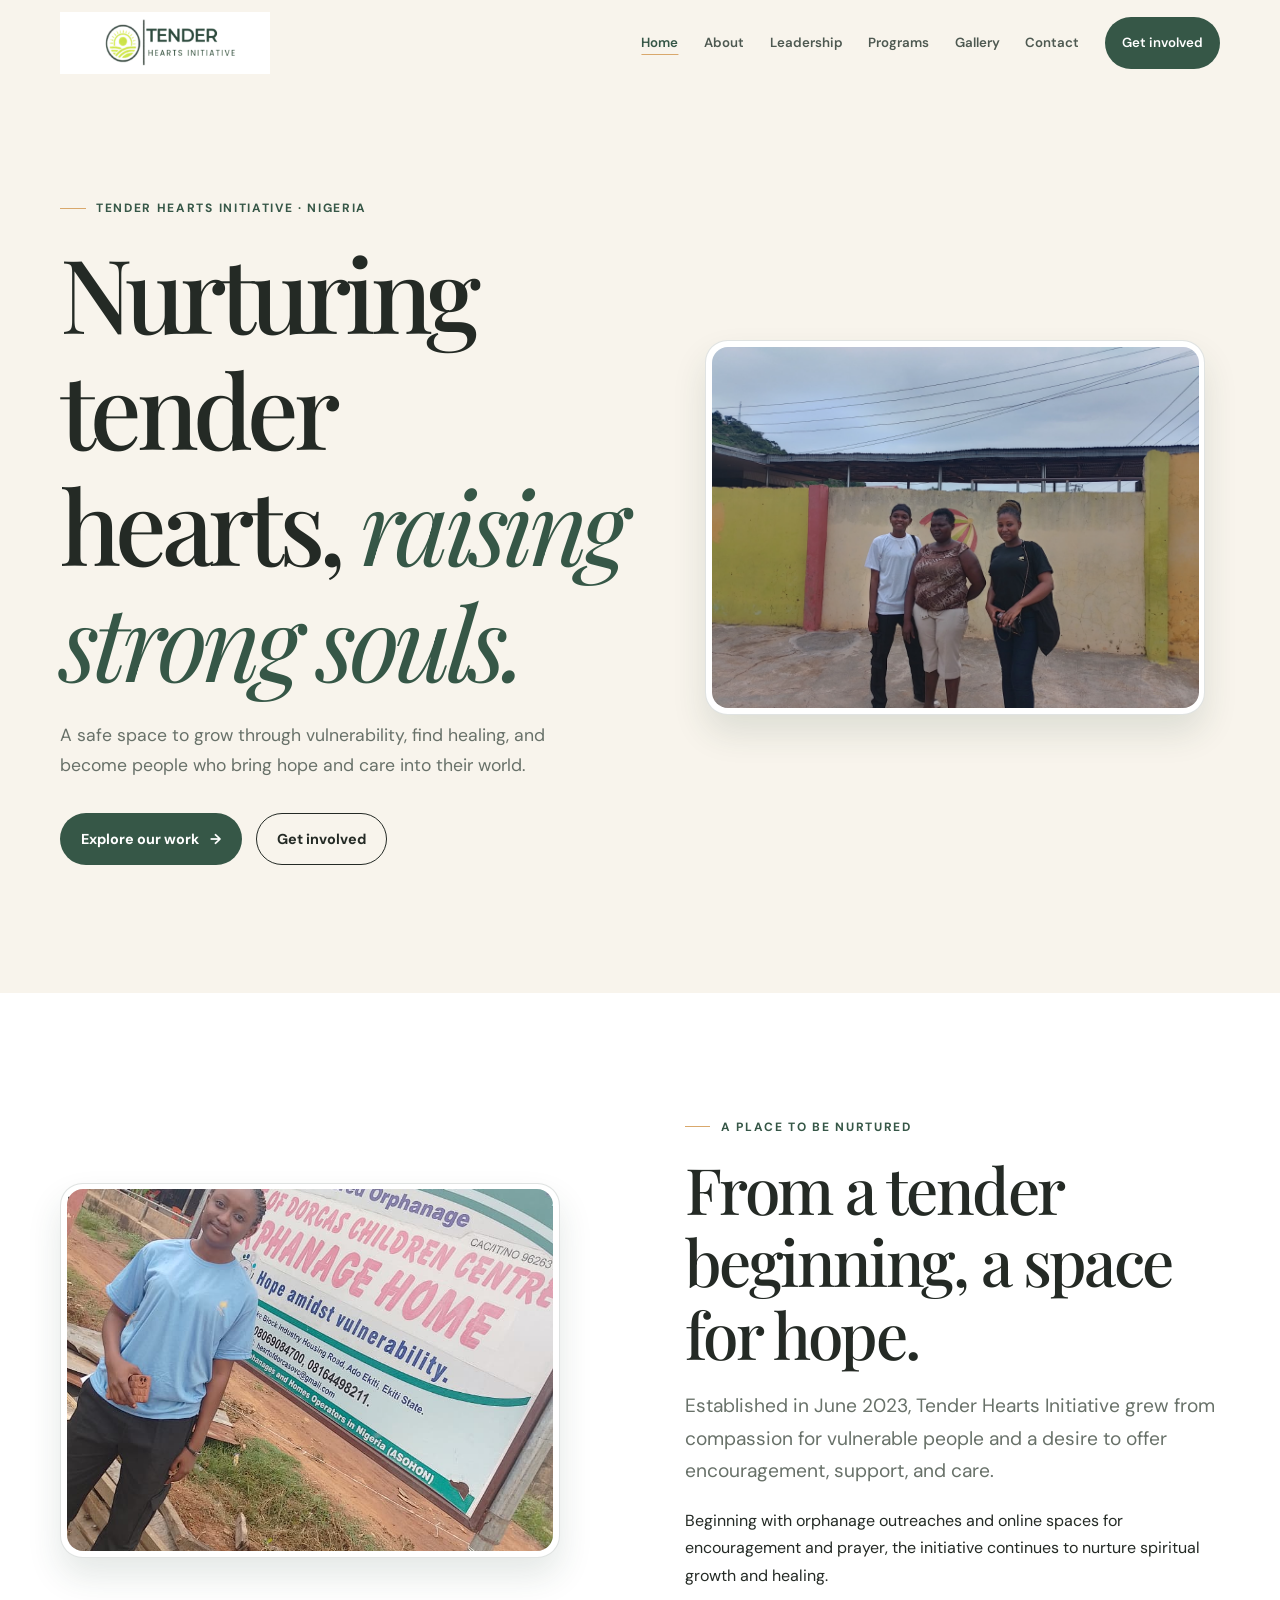
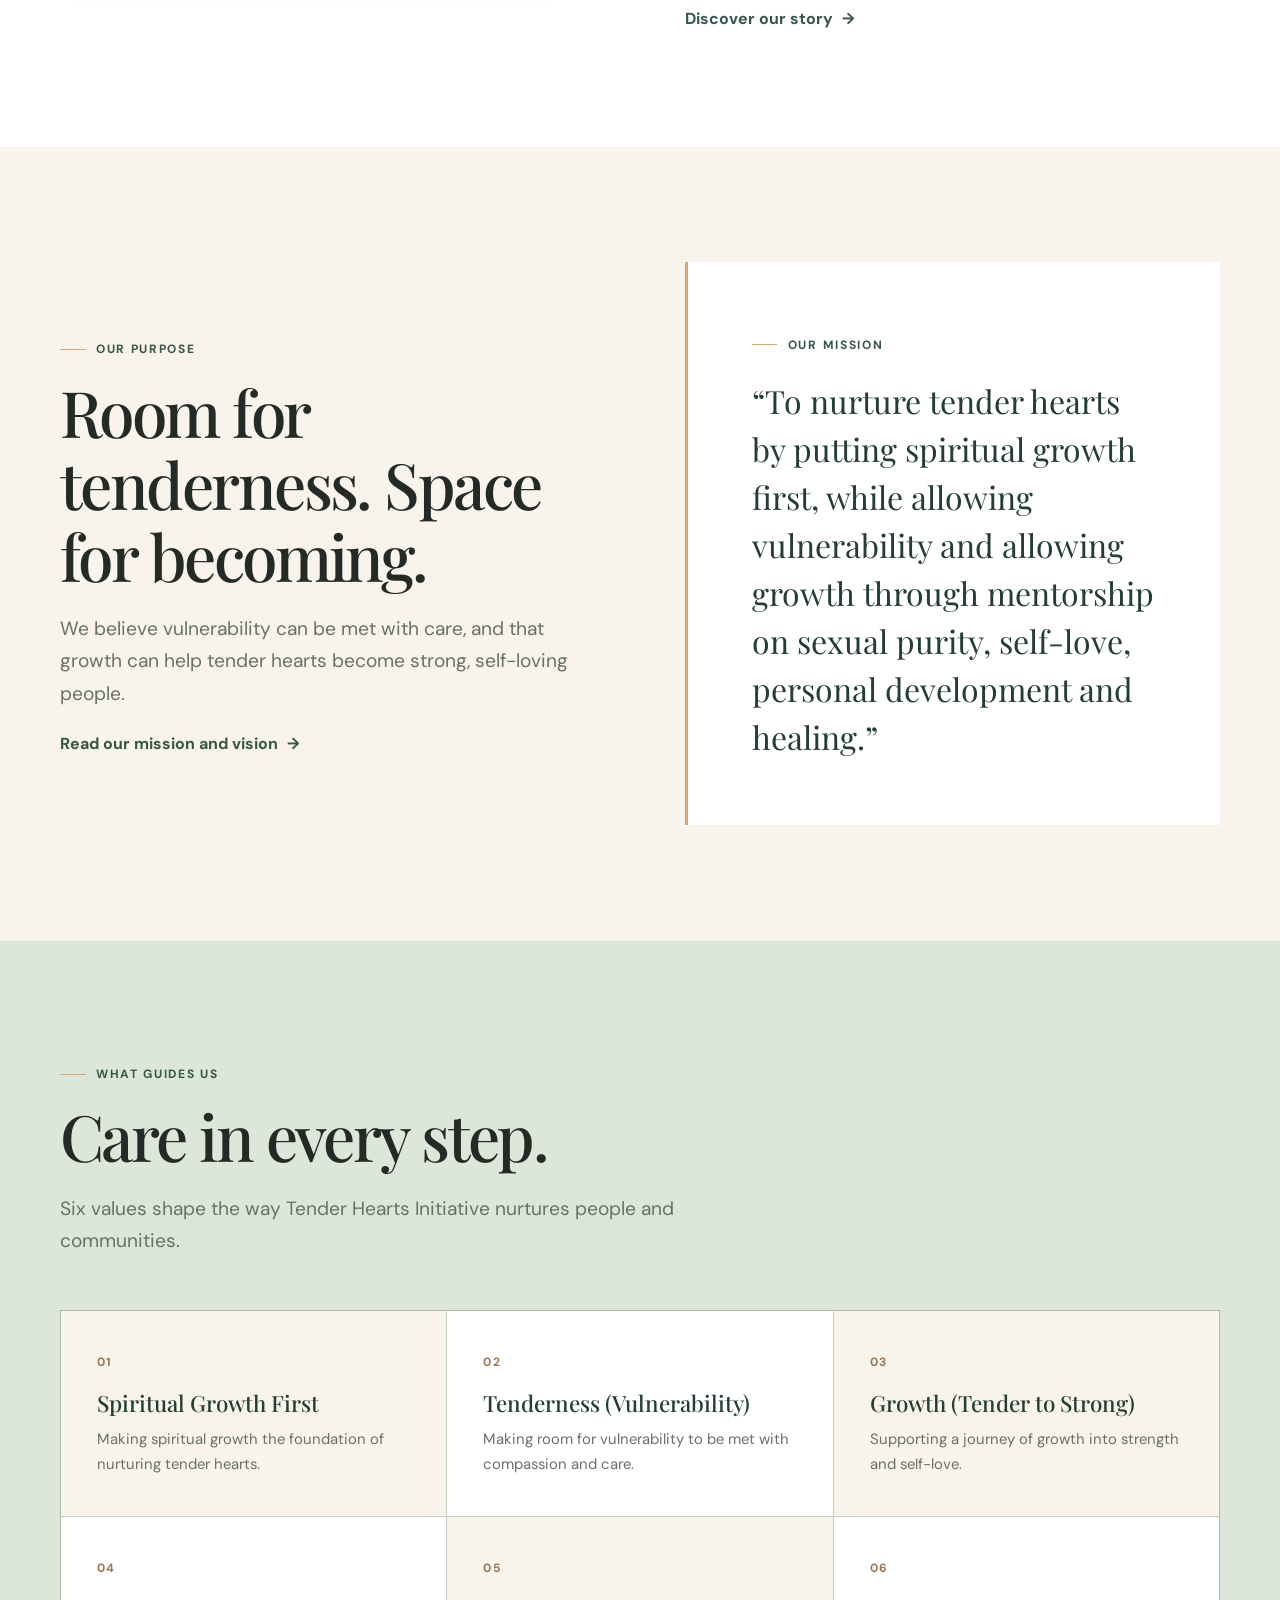
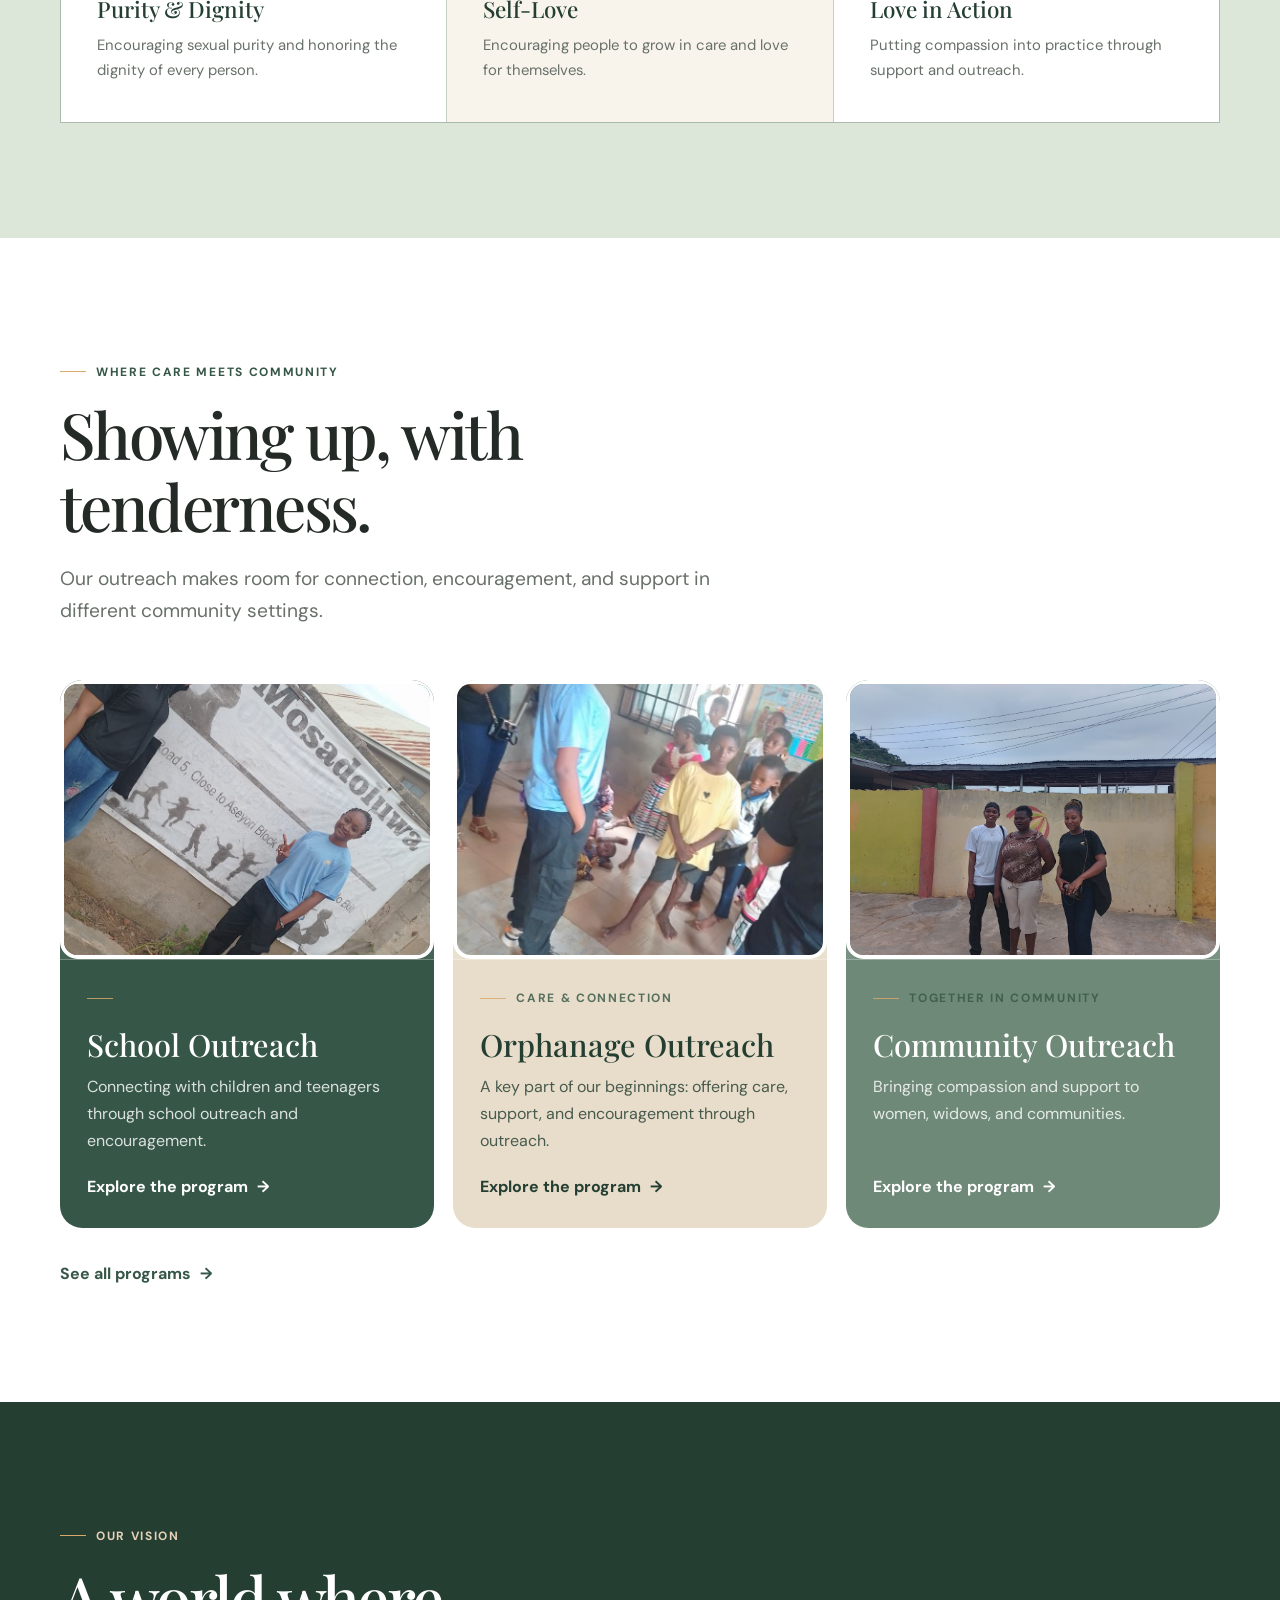
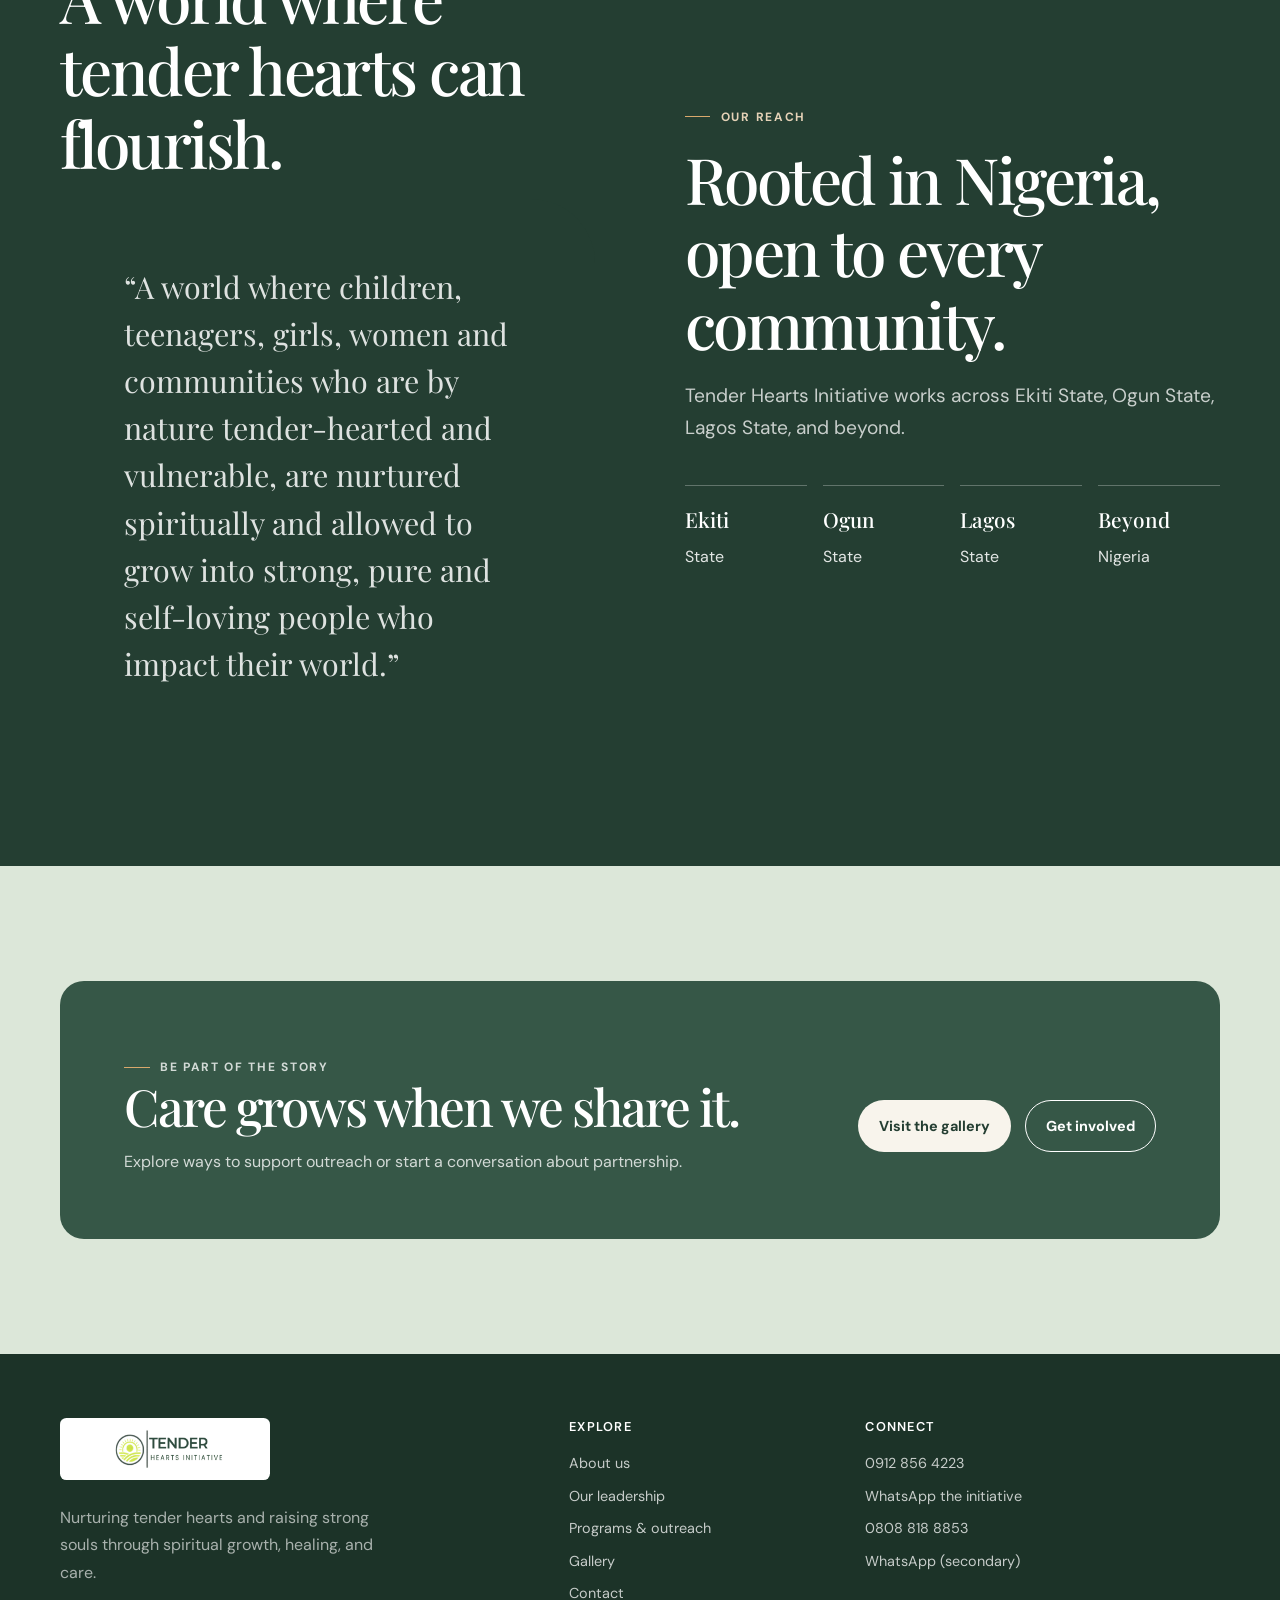
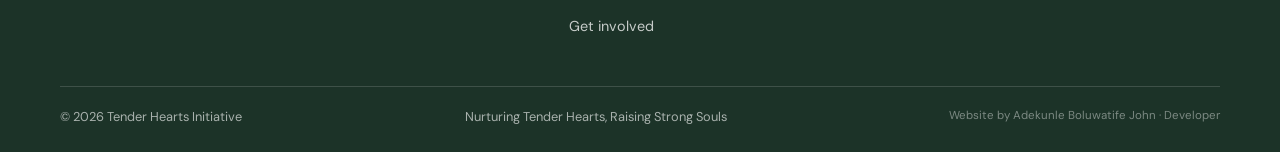
==== index.html @ 232a4e2f "Publish Tender Hearts Initiative website Co-authored-by: Copilot <223556219+Copilot@users.noreply.gi" ====
<!doctype html>
<html lang="en">
<head>
  <meta charset="utf-8">
  <meta name="viewport" content="width=device-width, initial-scale=1">
  <title>Tender Hearts Initiative | Nurturing Tender Hearts</title>
  <meta name="description" content="Tender Hearts Initiative nurtures vulnerable children, teenagers, girls, women, and communities through spiritual growth, healing, mentorship, and outreach in Nigeria.">
  <meta property="og:type" content="website">
  <meta property="og:title" content="Tender Hearts Initiative">
  <meta property="og:description" content="Nurturing Tender Hearts, Raising Strong Souls.">
  <meta property="og:site_name" content="Tender Hearts Initiative">
  <meta property="og:image" content="assets/images/brand/tender-hearts-logo.png">
  <meta name="twitter:card" content="summary">
  <meta name="twitter:image" content="assets/images/brand/tender-hearts-logo.png">
  <meta name="theme-color" content="#f8f4ec">
  <link rel="icon" type="image/png" href="assets/images/brand/favicon.png">
  <link rel="stylesheet" href="css/style.css">
  <script src="js/main.js" defer></script>
</head>
<body>
  <a class="skip-link" href="#main">Skip to content</a>
  <header class="site-header">
    <div class="container nav-wrap">
      <a class="brand" href="index.html" aria-label="Tender Hearts Initiative home"><img class="brand-logo" src="assets/images/brand/tender-hearts-logo.png" alt="Tender Hearts Initiative"></a>
      <button class="menu-toggle" type="button" aria-label="Open navigation menu" aria-expanded="false" aria-controls="primary-navigation"><span></span><span></span></button>
      <nav class="primary-nav" id="primary-navigation" aria-label="Main navigation">
        <a href="index.html" aria-current="page">Home</a><a href="about.html">About</a><a href="leadership.html">Leadership</a><a href="programs.html">Programs</a><a href="gallery.html">Gallery</a><a href="contact.html">Contact</a><a class="button button--primary" href="get-involved.html">Get involved</a>
      </nav>
    </div>
  </header>
  <main id="main">
    <section class="hero">
      <div class="container hero-grid">
        <div class="hero-copy reveal">
          <p class="eyebrow">Tender Hearts Initiative · Nigeria</p>
          <h1>Nurturing tender hearts, <em>raising strong souls.</em></h1>
          <p>A safe space to grow through vulnerability, find healing, and become people who bring hope and care into their world.</p>
          <div class="button-row"><a class="button button--primary" href="programs.html">Explore our work <span aria-hidden="true">→</span></a><a class="button button--outline" href="get-involved.html">Get involved</a></div>
        </div>
        <figure class="hero-photo reveal reveal-delay-1"><img src="assets/images/gallery/community-visit-01.jpg" alt="Tender Hearts Initiative team members together during a community visit" fetchpriority="high" width="1024" height="768"></figure>
      </div>
    </section>

    <section class="section section--white">
      <div class="container split">
        <figure class="photo-feature reveal"><img src="assets/images/gallery/orphanage-visit-01.jpg" alt="A Tender Hearts Initiative team member at an orphanage" loading="lazy" width="765" height="1020"><figcaption>Rooted in compassion · Growing with care</figcaption></figure>
        <div class="reveal reveal-delay-1"><p class="eyebrow">A place to be nurtured</p><h2>From a tender beginning, a space for hope.</h2><p class="lede">Established in June 2023, Tender Hearts Initiative grew from compassion for vulnerable people and a desire to offer encouragement, support, and care.</p><p>Beginning with orphanage outreaches and online spaces for encouragement and prayer, the initiative continues to nurture spiritual growth and healing.</p><a class="text-link" href="about.html">Discover our story</a></div>
      </div>
    </section>

    <section class="section">
      <div class="container split">
        <div class="reveal"><p class="eyebrow">Our purpose</p><h2>Room for tenderness. Space for becoming.</h2><p class="lede">We believe vulnerability can be met with care, and that growth can help tender hearts become strong, self-loving people.</p><a class="text-link" href="about.html#mission">Read our mission and vision</a></div>
        <div class="mission-card reveal reveal-delay-1"><p class="eyebrow">Our mission</p><blockquote>“To nurture tender hearts by putting spiritual growth first, while allowing vulnerability and allowing growth through mentorship on sexual purity, self-love, personal development and healing.”</blockquote></div>
      </div>
    </section>

    <section class="section section--sage">
      <div class="container">
        <div class="section-heading reveal"><p class="eyebrow">What guides us</p><h2>Care in every step.</h2><p class="lede">Six values shape the way Tender Hearts Initiative nurtures people and communities.</p></div>
        <div class="values-grid">
          <article class="value-card reveal"><span class="value-number">01</span><h3>Spiritual Growth First</h3><p>Making spiritual growth the foundation of nurturing tender hearts.</p></article>
          <article class="value-card reveal reveal-delay-1"><span class="value-number">02</span><h3>Tenderness (Vulnerability)</h3><p>Making room for vulnerability to be met with compassion and care.</p></article>
          <article class="value-card reveal reveal-delay-2"><span class="value-number">03</span><h3>Growth (Tender to Strong)</h3><p>Supporting a journey of growth into strength and self-love.</p></article>
          <article class="value-card reveal"><span class="value-number">04</span><h3>Purity &amp; Dignity</h3><p>Encouraging sexual purity and honoring the dignity of every person.</p></article>
          <article class="value-card reveal reveal-delay-1"><span class="value-number">05</span><h3>Self-Love</h3><p>Encouraging people to grow in care and love for themselves.</p></article>
          <article class="value-card reveal reveal-delay-2"><span class="value-number">06</span><h3>Love in Action</h3><p>Putting compassion into practice through support and outreach.</p></article>
        </div>
      </div>
    </section>

    <section class="section section--white">
      <div class="container">
        <div class="section-heading reveal"><p class="eyebrow">Where care meets community</p><h2>Showing up, with tenderness.</h2><p class="lede">Our outreach makes room for connection, encouragement, and support in different community settings.</p></div>
        <div class="program-grid">
          <article class="program-card reveal"><div><div class="program-card-art"><img src="assets/images/gallery/outreach-team-01.jpg" alt="Tender Hearts Initiative team members during outreach" loading="lazy" width="765" height="1020"></div><p class="eyebrow">Learning &amp; encouragement</p><h3>School Outreach</h3><p>Connecting with children and teenagers through school outreach and encouragement.</p></div><a class="text-link" href="programs.html#school">Explore the program</a></article>
          <article class="program-card reveal reveal-delay-1"><div><div class="program-card-art"><img src="assets/images/gallery/children-visit-01.jpg" alt="A visit with children in an indoor community setting" loading="lazy" width="765" height="1020"></div><p class="eyebrow">Care &amp; connection</p><h3>Orphanage Outreach</h3><p>A key part of our beginnings: offering care, support, and encouragement through outreach.</p></div><a class="text-link" href="programs.html#orphanage">Explore the program</a></article>
          <article class="program-card reveal reveal-delay-2"><div><div class="program-card-art"><img src="assets/images/gallery/community-visit-01.jpg" alt="Tender Hearts Initiative team members during a community visit" loading="lazy" width="1024" height="768"></div><p class="eyebrow">Together in community</p><h3>Community Outreach</h3><p>Bringing compassion and support to women, widows, and communities.</p></div><a class="text-link" href="programs.html#community">Explore the program</a></article>
        </div>
        <p style="margin:2rem 0 0"><a class="text-link" href="programs.html">See all programs</a></p>
      </div>
    </section>

    <section class="section section--green">
      <div class="container">
        <div class="split">
          <div class="reveal"><p class="eyebrow">Our vision</p><h2>A world where tender hearts can flourish.</h2><div class="vision-card"><p>“A world where children, teenagers, girls, women and communities who are by nature tender-hearted and vulnerable, are nurtured spiritually and allowed to grow into strong, pure and self-loving people who impact their world.”</p></div></div>
          <div class="reveal reveal-delay-1"><p class="eyebrow">Our reach</p><h2>Rooted in Nigeria, open to every community.</h2><p class="lede">Tender Hearts Initiative works across Ekiti State, Ogun State, Lagos State, and beyond.</p><div class="reach-list"><div class="reach-item"><strong>Ekiti</strong>State</div><div class="reach-item"><strong>Ogun</strong>State</div><div class="reach-item"><strong>Lagos</strong>State</div><div class="reach-item"><strong>Beyond</strong>Nigeria</div></div></div>
        </div>
      </div>
    </section>

    <section class="section section--sage">
      <div class="container callout reveal"><div><p class="eyebrow">Be part of the story</p><h2>Care grows when we share it.</h2><p>Explore ways to support outreach or start a conversation about partnership.</p></div><div class="button-row"><a class="button button--light" href="gallery.html">Visit the gallery</a><a class="button button--outline" href="get-involved.html">Get involved</a></div></div>
    </section>
  </main>
  <footer class="site-footer">
    <div class="container"><div class="footer-grid">
      <div><a class="brand" href="index.html" aria-label="Tender Hearts Initiative home"><img class="brand-logo" src="assets/images/brand/tender-hearts-logo.png" alt="Tender Hearts Initiative"></a><p style="max-width:330px;margin-top:1rem">Nurturing tender hearts and raising strong souls through spiritual growth, healing, and care.</p></div>
      <div><h2 class="footer-title">Explore</h2><div class="footer-links"><a href="about.html">About us</a><a href="leadership.html">Our leadership</a><a href="programs.html">Programs &amp; outreach</a><a href="gallery.html">Gallery</a><a href="contact.html">Contact</a><a href="get-involved.html">Get involved</a></div></div>
      <div><h2 class="footer-title">Connect</h2><div class="footer-links"><a href="tel:+2349128564223">0912 856 4223</a><a href="https://wa.me/2349128564223">WhatsApp the initiative</a><a href="tel:+2348088188853">0808 818 8853</a><a href="https://wa.me/2348088188853">WhatsApp (secondary)</a></div></div>
    </div><div class="footer-bottom"><p>© <span data-year></span> Tender Hearts Initiative</p><p>Nurturing Tender Hearts, Raising Strong Souls</p><p class="developer-credit">Website by <a href="https://adekunle-dev.onrender.com/" target="_blank" rel="noopener noreferrer">Adekunle Boluwatife John · Developer</a></p></div></div>
  </footer>
</body>
</html>
---- css/style.css ----
@import url('https://fonts.googleapis.com/css2?family=DM+Sans:wght@400;500;600;700&family=Playfair+Display:wght@400;500;600;700&display=swap');

:root {
  --ivory: #f8f4ec;
  --green: #365747;
  --deep-green: #243e32;
  --sage: #dce7d9;
  --gold: #d9a86c;
  --ink: #242a25;
  --muted: #687169;
  --white: #fff;
  --line: rgba(36, 62, 50, .14);
  --serif: "Playfair Display", Georgia, serif;
  --sans: "DM Sans", Arial, sans-serif;
  --space-section: clamp(4.5rem, 9vw, 8rem);
  --radius: 1.4rem;
  --shadow: 0 22px 60px rgba(36, 62, 50, .12);
}

* { box-sizing: border-box; }
html { scroll-behavior: smooth; scroll-padding-top: 6rem; }
body { margin: 0; color: var(--ink); background: var(--ivory); font: 400 16px/1.7 var(--sans); }
img, svg { display: block; max-width: 100%; }
a { color: inherit; }
button { font: inherit; }
::selection { color: var(--white); background: var(--green); }
:focus-visible { outline: 3px solid var(--gold); outline-offset: 4px; }
img { border-radius: 0; }
.hero-photo, .photo-feature { position: relative; width: 100%; max-width: 500px; aspect-ratio: 4 / 3; margin: 0; padding: .35rem; overflow: hidden; border: 1px solid rgba(36,62,50,.14); border-radius: 1.4rem; background: var(--white); box-shadow: 0 18px 34px rgba(36,62,50,.12); }
.hero-photo img, .photo-feature img { position: absolute; inset: .35rem; width: calc(100% - .7rem); height: calc(100% - .7rem); object-fit: cover; border-radius: 1rem; }

.skip-link { position: absolute; z-index: 1000; top: .5rem; left: .5rem; padding: .7rem 1rem; color: var(--white); background: var(--deep-green); transform: translateY(-160%); }
.skip-link:focus { transform: translateY(0); }
.container { width: min(1160px, calc(100% - 3rem)); margin-inline: auto; }
.section { padding-block: var(--space-section); }
.section--white { background: var(--white); }
.section--sage { background: var(--sage); }
.section--green { color: var(--white); background: var(--deep-green); }
.eyebrow { display: inline-flex; align-items: center; gap: .65rem; margin: 0 0 1rem; color: var(--green); font-size: .75rem; font-weight: 700; letter-spacing: .14em; text-transform: uppercase; }
.eyebrow::before { width: 1.6rem; height: 1px; background: var(--gold); content: ""; }
.section--green .eyebrow { color: #e5d2b7; }
h1, h2, h3, p { margin-top: 0; }
h1, h2, h3 { font-family: var(--serif); font-weight: 500; line-height: 1.13; }
h1 { max-width: 850px; margin-bottom: 1.5rem; font-size: clamp(3.2rem, 8vw, 6.7rem); letter-spacing: -.055em; }
h2 { margin-bottom: 1.25rem; font-size: clamp(2.4rem, 5vw, 4.3rem); letter-spacing: -.04em; }
h3 { font-size: clamp(1.45rem, 2.4vw, 2rem); }
.lede { max-width: 660px; color: var(--muted); font-size: clamp(1.05rem, 1.5vw, 1.25rem); }
.section--green .lede { color: rgba(255,255,255,.75); }
.section-heading { max-width: 740px; margin-bottom: 3.25rem; }
.section-heading--center { margin-inline: auto; text-align: center; }
.section-heading--center .eyebrow { justify-content: center; }
.section-heading--center .lede { margin-inline: auto; }
.button { display: inline-flex; min-height: 3.25rem; align-items: center; justify-content: center; gap: .7rem; padding: .8rem 1.25rem; border: 1px solid transparent; border-radius: 999px; font-size: .9rem; font-weight: 700; text-decoration: none; transition: transform .25s ease, background .25s ease, color .25s ease, border-color .25s ease; }
.button:hover { transform: translateY(-3px); }
.button--primary { color: var(--white); background: var(--green); }
.button--primary:hover { background: var(--deep-green); }
.button--light { color: var(--deep-green); background: var(--ivory); }
.button--light:hover { background: var(--white); }
.button--outline { border-color: currentColor; color: inherit; background: transparent; }
.button--outline:hover { color: var(--deep-green); background: var(--white); }
.button-row { display: flex; flex-wrap: wrap; gap: .85rem; margin-top: 2rem; }
.text-link { display: inline-flex; align-items: center; gap: .55rem; color: var(--green); font-weight: 700; text-decoration: none; }
.text-link::after { content: "→"; transition: transform .2s ease; }
.text-link:hover::after { transform: translateX(4px); }

.site-header { position: sticky; z-index: 50; top: 0; border-bottom: 1px solid transparent; background: rgba(248,244,236,.94); backdrop-filter: blur(16px); transition: box-shadow .25s ease, border-color .25s ease; }
.site-header.is-scrolled { border-color: var(--line); box-shadow: 0 8px 24px rgba(36,62,50,.06); }
.nav-wrap { display: flex; min-height: 5.4rem; align-items: center; justify-content: space-between; gap: 1rem; }
.brand { display: inline-flex; flex: 0 0 auto; align-items: center; color: var(--deep-green); text-decoration: none; }
.brand-logo { display: block; width: clamp(145px, 17vw, 210px); height: auto; max-height: 62px; object-fit: contain; background: var(--white); }
.primary-nav { display: flex; align-items: center; gap: clamp(.9rem, 2vw, 1.7rem); }
.primary-nav a { color: #4e5951; font-size: .83rem; font-weight: 600; text-decoration: none; transition: color .2s ease; }
.primary-nav a:hover, .primary-nav a[aria-current="page"] { color: var(--green); }
.primary-nav a[aria-current="page"]:not(.button) { text-decoration: underline; text-decoration-color: var(--gold); text-underline-offset: .45rem; }
.primary-nav .button { padding: .65rem 1rem; color: var(--white); }
.menu-toggle { display: none; width: 2.8rem; height: 2.8rem; padding: .65rem; border: 1px solid var(--line); border-radius: 50%; color: var(--deep-green); background: transparent; cursor: pointer; }
.menu-toggle span { display: block; height: 2px; margin: 4px 0; background: currentColor; transition: transform .2s ease, opacity .2s ease; }
.menu-toggle[aria-expanded="true"] span:first-child { transform: translateY(3px) rotate(45deg); }
.menu-toggle[aria-expanded="true"] span:last-child { transform: translateY(-3px) rotate(-45deg); }

.hero { position: relative; overflow: hidden; padding: clamp(4rem, 8vw, 7.5rem) 0 clamp(5rem, 10vw, 9rem); }
.hero-grid { display: grid; grid-template-columns: minmax(0, 1.05fr) minmax(300px, .95fr); align-items: center; gap: clamp(2rem, 6vw, 6rem); }
.hero-copy { position: relative; z-index: 1; }
.hero h1 em { color: var(--green); font-weight: 400; }
.hero-copy > p:not(.eyebrow) { max-width: 540px; color: var(--muted); font-size: 1.1rem; }
.hero-art { position: relative; min-height: 460px; }
.art-panel { position: absolute; inset: 3% 5% 8% 9%; overflow: hidden; border-radius: 48% 48% 1.5rem 1.5rem; background: var(--sage); }
.art-panel::before, .art-panel::after { position: absolute; border: 1px solid rgba(54,87,71,.25); border-radius: 50%; content: ""; }
.art-panel::before { width: 82%; aspect-ratio: 1; top: 15%; left: 9%; }
.art-panel::after { width: 55%; aspect-ratio: 1; top: 29%; left: 22%; border-color: rgba(217,168,108,.65); }
.art-sun { position: absolute; width: 29%; aspect-ratio: 1; top: 12%; right: 14%; border-radius: 50%; background: var(--gold); opacity: .86; }
.art-stem { position: absolute; bottom: -2%; left: 50%; width: 2px; height: 68%; background: var(--green); transform: rotate(9deg); transform-origin: bottom; }
.art-leaf { position: absolute; width: 31%; height: 14%; border: 2px solid var(--green); border-radius: 100% 0 100% 0; background: rgba(255,255,255,.2); }
.art-leaf::after { position: absolute; top: 50%; left: 0; width: 100%; height: 1px; background: var(--green); content: ""; transform: rotate(-18deg); }
.art-leaf--one { bottom: 42%; left: 22%; transform: rotate(25deg); }
.art-leaf--two { bottom: 54%; left: 49%; transform: rotate(-22deg) scaleX(-1); }
.art-leaf--three { bottom: 24%; left: 30%; transform: rotate(-20deg) scaleX(-1); }
.art-dot { position: absolute; z-index: 2; width: .6rem; aspect-ratio: 1; border-radius: 50%; background: var(--gold); }
.art-dot--one { top: 24%; left: 15%; }
.art-dot--two { right: 11%; bottom: 27%; width: .85rem; }
.hero-note { position: absolute; right: -1%; bottom: 8%; z-index: 3; max-width: 205px; padding: 1.1rem 1.25rem; border-radius: 1rem; color: var(--deep-green); background: var(--white); box-shadow: var(--shadow); font-family: var(--serif); font-size: 1.05rem; }
.hero-note span { display: block; margin-top: .4rem; color: var(--muted); font: 500 .7rem/1.4 var(--sans); letter-spacing: .08em; text-transform: uppercase; }
.hero-spark { position: absolute; right: 4%; top: 8%; color: var(--gold); font-size: 2.3rem; }
.page-hero { padding-block: clamp(4.5rem, 8vw, 7rem); background: var(--sage); }
.page-hero .container { position: relative; }
.page-hero h1 { max-width: 900px; font-size: clamp(3rem, 7vw, 6rem); }
.page-hero .lede { max-width: 680px; }
.page-hero .hero-spark { top: 12%; right: 8%; }

.split { display: grid; grid-template-columns: 1fr 1fr; align-items: center; gap: clamp(2rem, 7vw, 7rem); }
.illustration { position: relative; min-height: 380px; overflow: hidden; border-radius: 2rem 2rem 2rem .3rem; background: var(--sage); }
.illustration--gold { background: #eee1ce; }
.illustration--green { background: var(--green); }
.illustration-shape { position: absolute; width: 68%; aspect-ratio: 1; top: 15%; left: 16%; border: 1px solid rgba(36,62,50,.28); border-radius: 50%; }
.illustration-shape::before, .illustration-shape::after { position: absolute; border-radius: 50%; content: ""; }
.illustration-shape::before { inset: 12%; border: 1px solid rgba(36,62,50,.25); }
.illustration-shape::after { inset: 27%; background: rgba(255,255,255,.42); }
.illustration--green .illustration-shape { border-color: rgba(255,255,255,.45); }
.illustration--green .illustration-shape::before { border-color: rgba(255,255,255,.35); }
.illustration--green .illustration-shape::after { background: rgba(217,168,108,.68); }
.illustration-caption { position: absolute; right: 1.2rem; bottom: 1.2rem; left: 1.2rem; display: flex; justify-content: space-between; gap: 1rem; color: var(--deep-green); font-size: .7rem; font-weight: 700; letter-spacing: .11em; text-transform: uppercase; }
.illustration--green .illustration-caption { color: white; }
.mission-card { padding: clamp(2rem, 5vw, 4rem); border-left: 3px solid var(--gold); background: var(--white); }
.mission-card blockquote { margin: .4rem 0 0; color: var(--deep-green); font: 400 clamp(1.35rem, 2.5vw, 2rem)/1.5 var(--serif); }
.vision-card { padding: clamp(2rem, 5vw, 4rem); border-radius: 0 4rem 0 0; color: var(--white); background: var(--deep-green); }
.vision-card p { margin: 0; color: rgba(255,255,255,.85); font-family: var(--serif); font-size: clamp(1.3rem, 2.4vw, 1.9rem); line-height: 1.55; }
.values-grid { display: grid; grid-template-columns: repeat(3, 1fr); gap: 1px; background: var(--line); border: 1px solid var(--line); }
.value-card { min-height: 205px; padding: clamp(1.4rem, 3vw, 2.25rem); background: var(--ivory); }
.value-card:nth-child(2n) { background: var(--white); }
.value-number { display: inline-block; margin-bottom: 1.15rem; color: #9a7650; font-size: .75rem; font-weight: 700; letter-spacing: .12em; }
.value-card h3 { margin-bottom: .65rem; color: var(--deep-green); font-size: 1.4rem; }
.value-card p { margin: 0; color: var(--muted); font-size: .93rem; }
.program-grid { display: grid; grid-template-columns: repeat(3, 1fr); gap: 1.2rem; }
.program-card { display: flex; min-height: 360px; flex-direction: column; justify-content: space-between; overflow: hidden; padding: 1.7rem; border-radius: var(--radius); color: var(--white); background: var(--green); transition: transform .3s ease; }
.program-card:hover { transform: translateY(-6px); }
.program-card:nth-child(2) { color: var(--deep-green); background: #e8ddca; }
.program-card:nth-child(3) { background: #6f8978; }
.program-card-art { position: relative; aspect-ratio: 4 / 3; margin: -1.7rem -1.7rem 1.2rem; overflow: hidden; border-bottom: 1px solid rgba(255,255,255,.25); background: rgba(255,255,255,.08); }
.program-card-art img { position: absolute; inset: 0; width: 100%; height: 100%; object-fit: cover; border: 4px solid var(--white); border-radius: 1.1rem; box-shadow: none; }
.program-card p { margin-bottom: 1.2rem; opacity: .82; }
.program-card h3 { margin-bottom: .65rem; }
.program-card .text-link { color: inherit; }
.program-detail { display: grid; grid-template-columns: .9fr 1.1fr; align-items: center; gap: 2rem; padding-block: 2.5rem; border-top: 1px solid var(--line); }
.program-detail:first-of-type { border-top: 0; }
.program-detail-media { min-width: 0; }
.program-detail h2 { margin: 0 0 1rem; font-size: clamp(1.8rem, 3vw, 2.6rem); }
.program-photo { position: relative; width: 100%; max-width: 420px; aspect-ratio: 4 / 3; margin: 0; padding: .35rem; overflow: hidden; border: 1px solid rgba(36,62,50,.14); border-radius: 1.3rem; background: var(--white); box-shadow: 0 14px 30px rgba(36,62,50,.1); }
.program-photo img { position: absolute; inset: .35rem; width: calc(100% - .7rem); height: calc(100% - .7rem); object-fit: cover; border-radius: .95rem; }
.program-detail p { max-width: 680px; margin-bottom: .7rem; color: var(--muted); }
.audience-list { display: flex; flex-wrap: wrap; gap: .6rem; margin-top: 1.5rem; }
.audience-list span { padding: .5rem .85rem; border: 1px solid var(--line); border-radius: 999px; color: var(--green); font-size: .82rem; }
.callout { display: flex; align-items: center; justify-content: space-between; gap: 2rem; padding: clamp(2rem, 5vw, 4rem); border-radius: 1.5rem; color: var(--white); background: var(--green); }
.callout h2 { max-width: 650px; margin: 0; font-size: clamp(2rem, 4vw, 3.4rem); }
.callout p { margin: .75rem 0 0; color: rgba(255,255,255,.78); }
.callout .button { flex-shrink: 0; }

.leader-grid { display: grid; grid-template-columns: repeat(2, minmax(0, 1fr)); gap: clamp(1.5rem, 4vw, 3.5rem); }
.leader-card { overflow: hidden; border: 1px solid rgba(36,62,50,.09); border-radius: 1.5rem; background: var(--white); box-shadow: 0 18px 36px rgba(36,62,50,.08); }
.portrait { position: relative; height: auto; aspect-ratio: 4 / 3; overflow: hidden; border-bottom: 1px solid rgba(36,62,50,.08); background: linear-gradient(135deg, rgba(220,231,217,.8), rgba(248,244,236,.95)); }
.leader-card:nth-child(2) .portrait { background: linear-gradient(135deg, rgba(233,220,202,.9), rgba(248,244,236,.95)); }
.portrait img { position: absolute; inset: .4rem; width: calc(100% - .8rem); height: calc(100% - .8rem); object-fit: cover; border: 3px solid var(--white); border-radius: 1rem; filter: saturate(1.05); }
.portrait-label { position: absolute; right: 1rem; bottom: 1rem; z-index: 2; padding: .45rem .7rem; border-radius: 999px; color: var(--deep-green); background: rgba(255,255,255,.83); font-size: .68rem; letter-spacing: .08em; text-transform: uppercase; }
.leader-info { padding: 1.7rem; }
.leader-info h2 { margin: 0 0 .35rem; font-size: clamp(1.7rem, 3vw, 2.4rem); }
.leader-role { margin: 0; color: var(--green); font-weight: 700; }
.leader-bio { margin: 1rem 0 0; color: var(--muted); font-size: .9rem; }
.reach-list { display: grid; grid-template-columns: repeat(4, 1fr); gap: 1rem; margin-top: 2.5rem; }
.reach-item { padding-top: 1rem; border-top: 1px solid rgba(255,255,255,.28); color: rgba(255,255,255,.87); }
.reach-item strong { display: block; margin-bottom: .35rem; color: var(--white); font-family: var(--serif); font-size: 1.3rem; font-weight: 500; }

.gallery-toolbar { display: flex; flex-wrap: wrap; gap: .6rem; margin-bottom: 2rem; }
.filter-button { min-height: 2.75rem; padding: .6rem 1rem; border: 1px solid var(--line); border-radius: 999px; color: var(--green); background: transparent; cursor: pointer; }
.filter-button[aria-pressed="true"], .filter-button:hover { color: var(--white); background: var(--green); }
.gallery-grid { display: grid; grid-template-columns: repeat(3, minmax(0, 1fr)); gap: 1.2rem; }
.gallery-item { position: relative; width: 100%; aspect-ratio: 4 / 3; overflow: hidden; padding: .35rem; border: 1px solid rgba(36,62,50,.12); border-radius: 1.1rem; text-align: left; background: var(--white); box-shadow: 0 12px 28px rgba(36,62,50,.1); cursor: zoom-in; }
.gallery-item img { position: absolute; inset: .35rem; width: calc(100% - .7rem); height: calc(100% - .7rem); object-fit: cover; border-radius: .75rem; transition: transform .5s ease; }
.gallery-item:hover img { transform: scale(1.04); }
.gallery-caption { position: absolute; right: .35rem; bottom: .35rem; left: .35rem; padding: 2rem 1rem .9rem; border-radius: 0 0 .75rem .75rem; color: white; background: linear-gradient(transparent, rgba(18,35,26,.82)); opacity: 0; transition: opacity .25s ease; }
.gallery-item:hover .gallery-caption, .gallery-item:focus-visible .gallery-caption { opacity: 1; }
.gallery-caption strong, .gallery-caption span { display: block; }
.gallery-caption span { font-size: .8rem; opacity: .85; }
.gallery-empty { grid-column: 1 / -1; padding: clamp(2rem, 6vw, 5rem); border: 1px dashed rgba(54,87,71,.4); border-radius: 1rem; text-align: center; background: rgba(255,255,255,.55); }
.gallery-empty h2 { font-size: 2rem; }
.gallery-empty p { max-width: 620px; margin: 0 auto; color: var(--muted); }
.privacy-notice { display: flex; align-items: flex-start; gap: 1rem; margin-top: 2rem; padding: 1.25rem 1.4rem; border: 1px solid rgba(54,87,71,.16); border-left: 4px solid var(--gold); border-radius: 1rem; background: linear-gradient(110deg, #f8f4ec, #edf3ec); box-shadow: 0 10px 24px rgba(36,62,50,.06); }
.privacy-notice-icon { display: grid; width: 2rem; height: 2rem; flex: 0 0 2rem; place-items: center; border: 1px solid rgba(54,87,71,.24); border-radius: 50%; color: var(--green); background: var(--white); font-family: var(--serif); font-weight: 700; }
.privacy-notice h2 { margin: 0 0 .25rem; color: var(--deep-green); font: 600 .92rem var(--sans); letter-spacing: .02em; }
.privacy-notice p { margin: 0; color: var(--muted); font-size: .88rem; line-height: 1.6; }
.lightbox { position: fixed; z-index: 200; inset: 0; display: grid; place-items: center; padding: 2rem; color: var(--white); background: rgba(16,27,21,.94); }
.lightbox[hidden] { display: none; }
.lightbox-content { position: relative; width: min(100%, 1000px); }
.lightbox img { max-height: 78vh; width: 100%; object-fit: contain; }
.lightbox-caption { margin-top: .8rem; text-align: center; }
.lightbox-close { position: absolute; top: -1.2rem; right: 0; width: 2.75rem; height: 2.75rem; border: 1px solid rgba(255,255,255,.6); border-radius: 50%; color: white; background: transparent; cursor: pointer; font-size: 1.4rem; }

.involve-grid { display: grid; grid-template-columns: 1fr 1fr; gap: 1.2rem; }
.involve-card { padding: clamp(2rem, 5vw, 3.5rem); border: 1px solid rgba(36,62,50,.08); border-radius: 1.5rem; background: var(--white); box-shadow: 0 16px 38px rgba(36,62,50,.07); }
.involve-card--green { position: relative; overflow: hidden; color: white; background: linear-gradient(145deg, #365747, #243e32); box-shadow: 0 20px 42px rgba(36,62,50,.2); }
.involve-card--green::after { position: absolute; top: -4rem; right: -3rem; width: 12rem; aspect-ratio: 1; border: 1px solid rgba(217,168,108,.3); border-radius: 50%; content: ""; pointer-events: none; }
.involve-card--green > * { position: relative; z-index: 1; }
.involve-card--green .eyebrow { color: #e5d2b7; }
.involve-card--green p { color: rgba(255,255,255,.8); }
.involve-card h2 { font-size: clamp(2rem, 4vw, 3.2rem); }
.involve-card p { color: var(--muted); }
.partnership-options { display: flex; flex-wrap: wrap; gap: .55rem; margin: 1.5rem 0; }
.partnership-options span { padding: .45rem .75rem; border: 1px solid rgba(255,255,255,.28); border-radius: 999px; color: #fff; background: rgba(255,255,255,.08); font-size: .75rem; }
.contact-prompt { display: flex; align-items: center; justify-content: space-between; gap: 2rem; margin: 1.5rem 0; padding: clamp(1.4rem, 3vw, 2rem); border: 1px solid rgba(36,62,50,.1); border-radius: 1.25rem; background: linear-gradient(120deg, #fff, #f5f1e8); box-shadow: 0 14px 32px rgba(36,62,50,.07); }
.contact-prompt h3 { margin: 0 0 .5rem; color: var(--deep-green); font-size: clamp(1.35rem, 2.3vw, 1.8rem); }
.contact-prompt p { max-width: 560px; margin-bottom: 0; color: var(--muted); }
.contact-prompt .eyebrow { margin-bottom: .65rem; }
.contact-prompt .button-row { flex: 0 0 auto; margin-top: 0; }
.contact-note { color: var(--muted); font-size: .9rem; }
.contact-note a { color: var(--green); font-weight: 700; text-underline-offset: .2em; }
.bank-details { margin-top: 1.5rem; padding: 1.2rem; border: 1px solid rgba(36,62,50,.12); border-radius: 1.2rem; background: linear-gradient(135deg, #f7f2ea, #edf4ef); }
.bank-row { display: flex; justify-content: space-between; gap: 1rem; padding: .72rem 0; border-bottom: 1px solid rgba(36,62,50,.08); }
.bank-row:last-child { border-bottom: 0; }
.bank-row span { color: var(--muted); font-size: .8rem; letter-spacing: .08em; text-transform: uppercase; }
.bank-row strong { color: var(--deep-green); font-size: 1rem; }
.contact-list { display: grid; grid-template-columns: repeat(2, 1fr); gap: 1rem; margin: 1.8rem 0; }
.contact-item { padding: 1.2rem; border: 1px solid rgba(36,62,50,.08); border-radius: 1rem; background: rgba(255,255,255,.68); }
.contact-item span { display: block; color: var(--muted); font-size: .74rem; letter-spacing: .1em; text-transform: uppercase; }
.contact-item a, .contact-item strong { display: inline-block; margin-top: .35rem; color: var(--deep-green); font-size: 1.05rem; font-weight: 700; text-decoration: none; }
.donation-note { margin-top: 1.5rem; padding: 1rem 1.2rem; border-left: 2px solid var(--gold); color: var(--muted); background: var(--ivory); font-size: .9rem; }

.site-footer { padding: 4rem 0 1.5rem; color: rgba(255,255,255,.78); background: #1c3328; }
.footer-grid { display: grid; grid-template-columns: 1.3fr .7fr 1fr; gap: 3rem; padding-bottom: 3rem; }
.site-footer .brand { color: var(--white); }
.site-footer .brand-logo { padding: .35rem .55rem; border-radius: .4rem; }
.site-footer p { color: rgba(255,255,255,.62); }
.footer-title { margin: 0 0 1rem; color: white; font: 600 .8rem var(--sans); letter-spacing: .1em; text-transform: uppercase; }
.footer-links { display: grid; gap: .5rem; }
.footer-links a { color: rgba(255,255,255,.75); font-size: .9rem; text-decoration: none; }
.footer-links a:hover { color: white; }
.footer-bottom { display: flex; flex-wrap: wrap; justify-content: space-between; gap: 1rem; padding-top: 1.2rem; border-top: 1px solid rgba(255,255,255,.15); font-size: .8rem; }
.footer-bottom p { margin: 0; }
.footer-bottom .developer-credit { color: rgba(255,255,255,.42); font-size: .72rem; }
.developer-credit a { color: inherit; text-decoration: none; }
.developer-credit a:hover { color: rgba(255,255,255,.78); text-decoration: underline; text-underline-offset: .2em; }
.reveal { opacity: 1; transform: none; }
.js-enabled .reveal { opacity: 0; transform: translateY(18px); transition: opacity .7s ease, transform .7s ease; }
.js-enabled .reveal.is-visible { opacity: 1; transform: translateY(0); }
.js-enabled .reveal-delay-1 { transition-delay: .1s; }
.js-enabled .reveal-delay-2 { transition-delay: .2s; }
.js-enabled .reveal-delay-3 { transition-delay: .3s; }

@media (max-width: 920px) {
  .menu-toggle { display: block; }
  .primary-nav { position: absolute; top: calc(100% + 1px); right: 0; left: 0; display: none; align-items: stretch; gap: 0; padding: .5rem 1.5rem 1.25rem; border-bottom: 1px solid var(--line); background: var(--ivory); box-shadow: 0 16px 22px rgba(36,62,50,.08); }
  .primary-nav.is-open { display: flex; flex-direction: column; }
  .primary-nav a { padding: .85rem .25rem; }
  .primary-nav a[aria-current="page"]:not(.button) { text-decoration: none; }
  .primary-nav .button { margin-top: .5rem; }
  .hero-grid { grid-template-columns: 1fr 0.8fr; gap: 2rem; }
  .hero-art { min-height: 390px; }
}
@media (max-width: 680px) {
  .container { width: min(100% - 2rem, 540px); }
  .nav-wrap { min-height: 4.6rem; }
  .brand-logo { width: 150px; max-height: 54px; }
  .hero { padding-top: 3.5rem; }
  .hero-grid, .split, .involve-grid { grid-template-columns: 1fr; }
  .hero-art { min-height: 340px; margin-inline: .5rem; }
  .hero-note { right: 0; bottom: 4%; }
  .art-panel { inset-inline: 8%; }
  .values-grid { grid-template-columns: 1fr 1fr; }
  .program-grid { grid-template-columns: 1fr; }
  .program-card { min-height: 320px; }
  .program-detail { grid-template-columns: 1fr; gap: .7rem; }
  .leader-grid { grid-template-columns: 1fr; }
  .portrait { height: auto; }
  .reach-list { grid-template-columns: 1fr 1fr; }
  .gallery-grid { grid-template-columns: 1fr 1fr; gap: .65rem; }
  .gallery-grid { gap: .75rem; }
  .gallery-caption { opacity: 1; }
  .callout { align-items: flex-start; flex-direction: column; }
  .contact-list { grid-template-columns: 1fr; gap: 0; }
  .contact-prompt { align-items: flex-start; flex-direction: column; }
  .contact-prompt .button-row { margin-top: .5rem; }
  .footer-grid { grid-template-columns: 1fr 1fr; gap: 2rem; }
  .footer-grid > :first-child { grid-column: 1 / -1; }
  .footer-bottom { flex-direction: column; }
}
@media (max-width: 390px) {
  .values-grid { grid-template-columns: 1fr; }
  .gallery-grid { grid-template-columns: repeat(2, minmax(0, 1fr)); }
}
@media (prefers-reduced-motion: reduce) {
  *, *::before, *::after { scroll-behavior: auto !important; animation-duration: .01ms !important; animation-iteration-count: 1 !important; transition-duration: .01ms !important; }
  .js-enabled .reveal { opacity: 1; transform: none; }
}
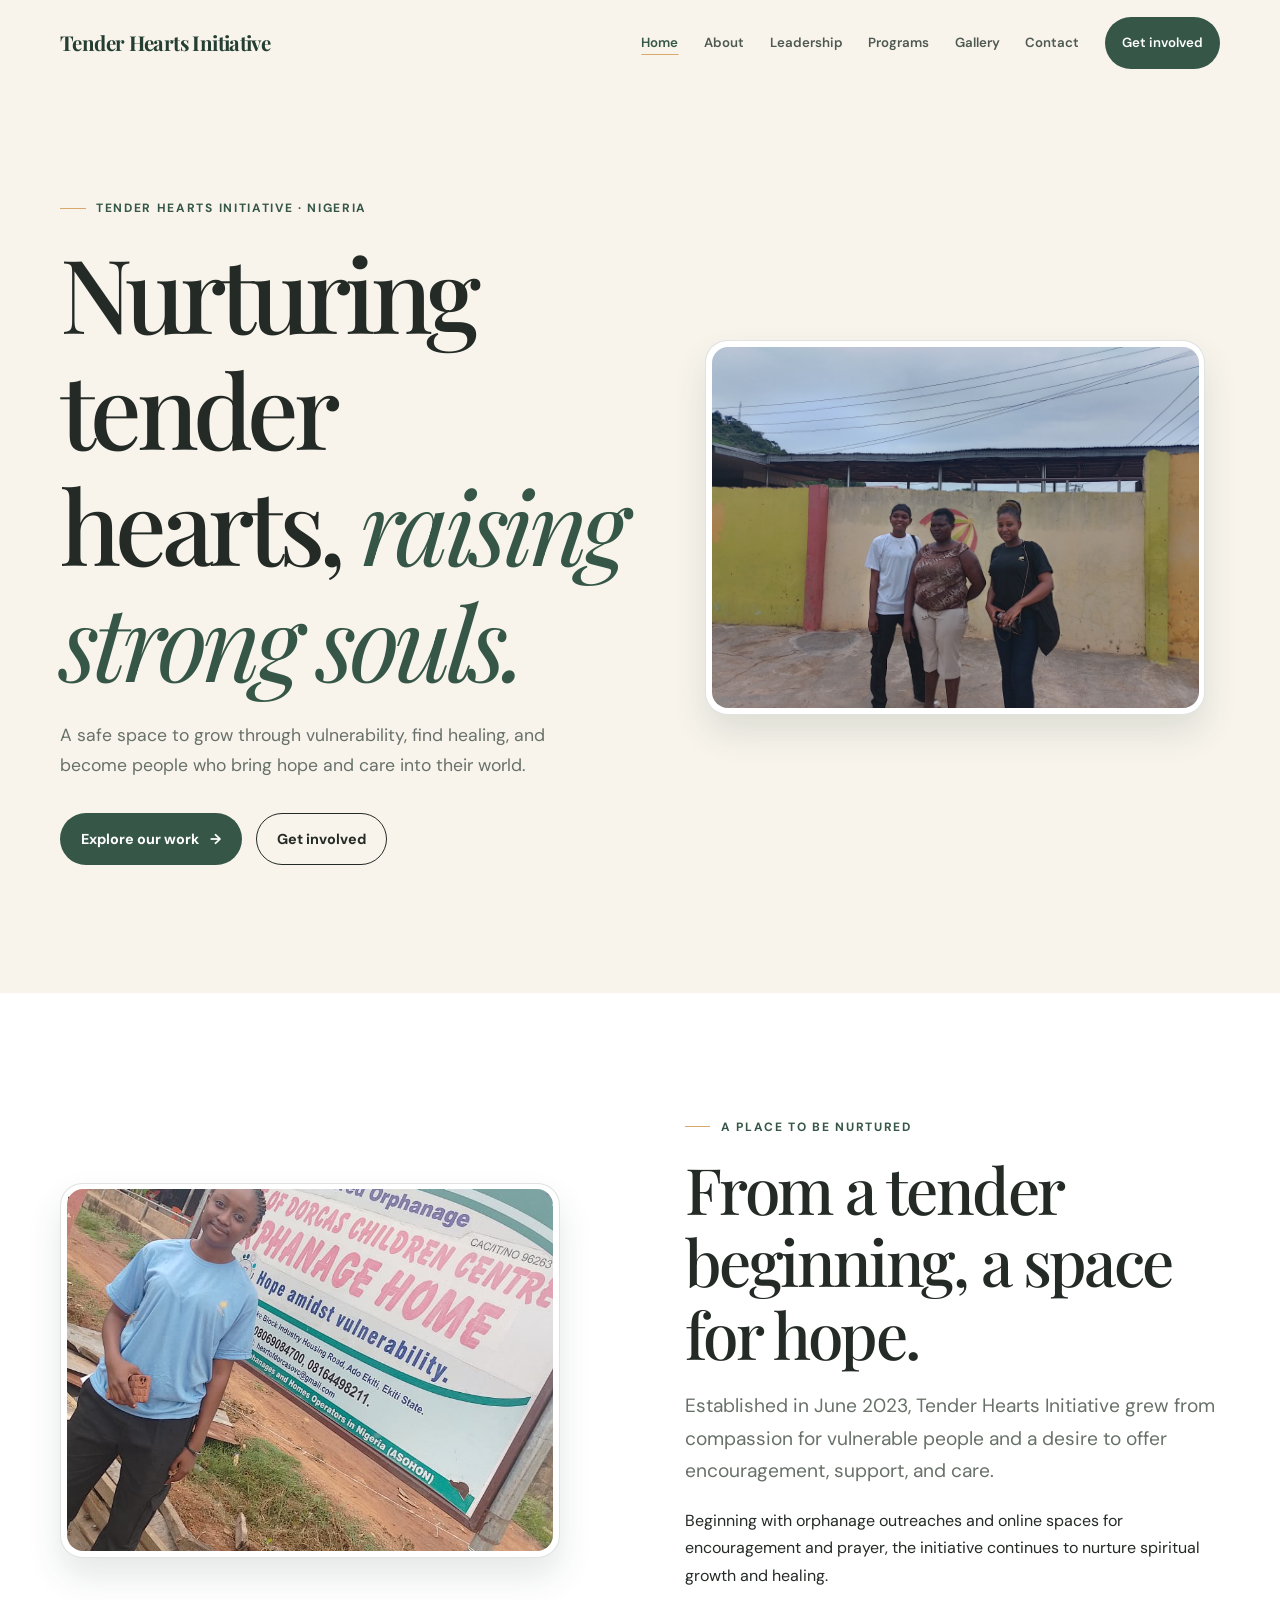
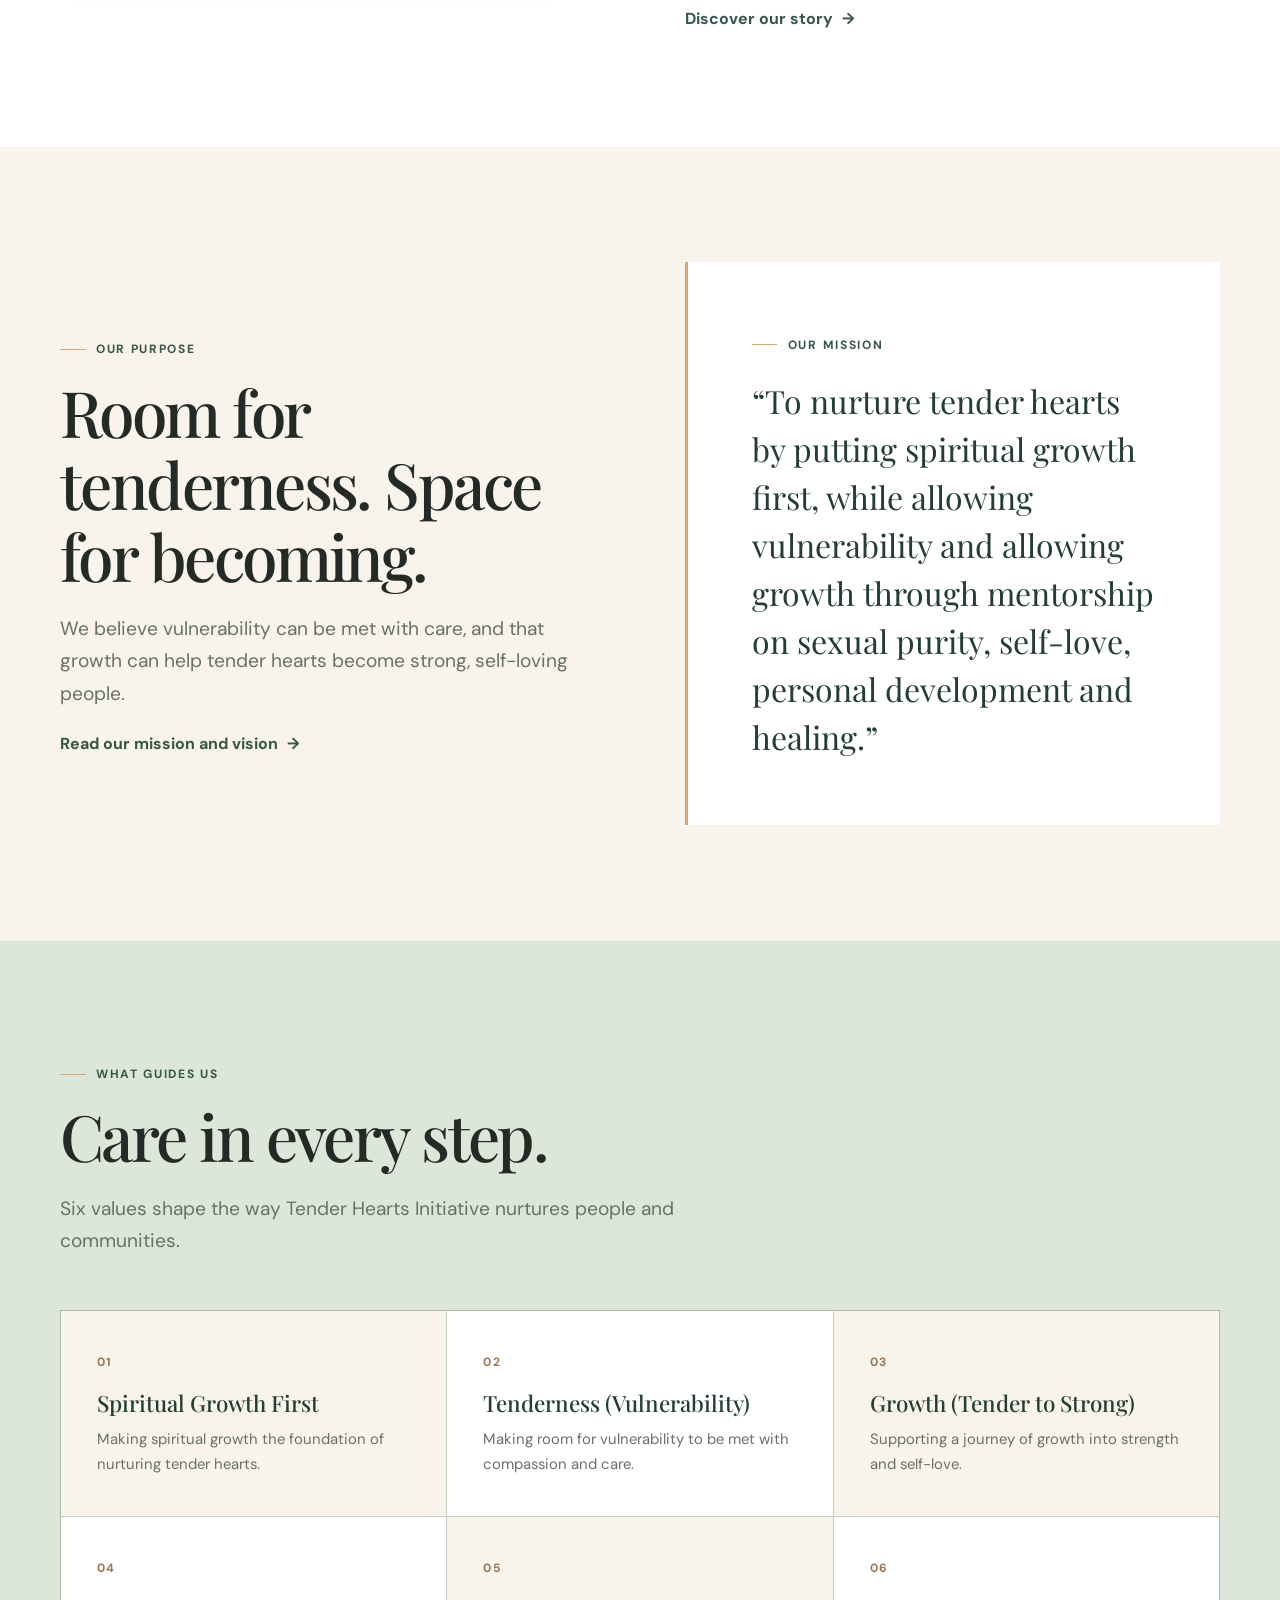
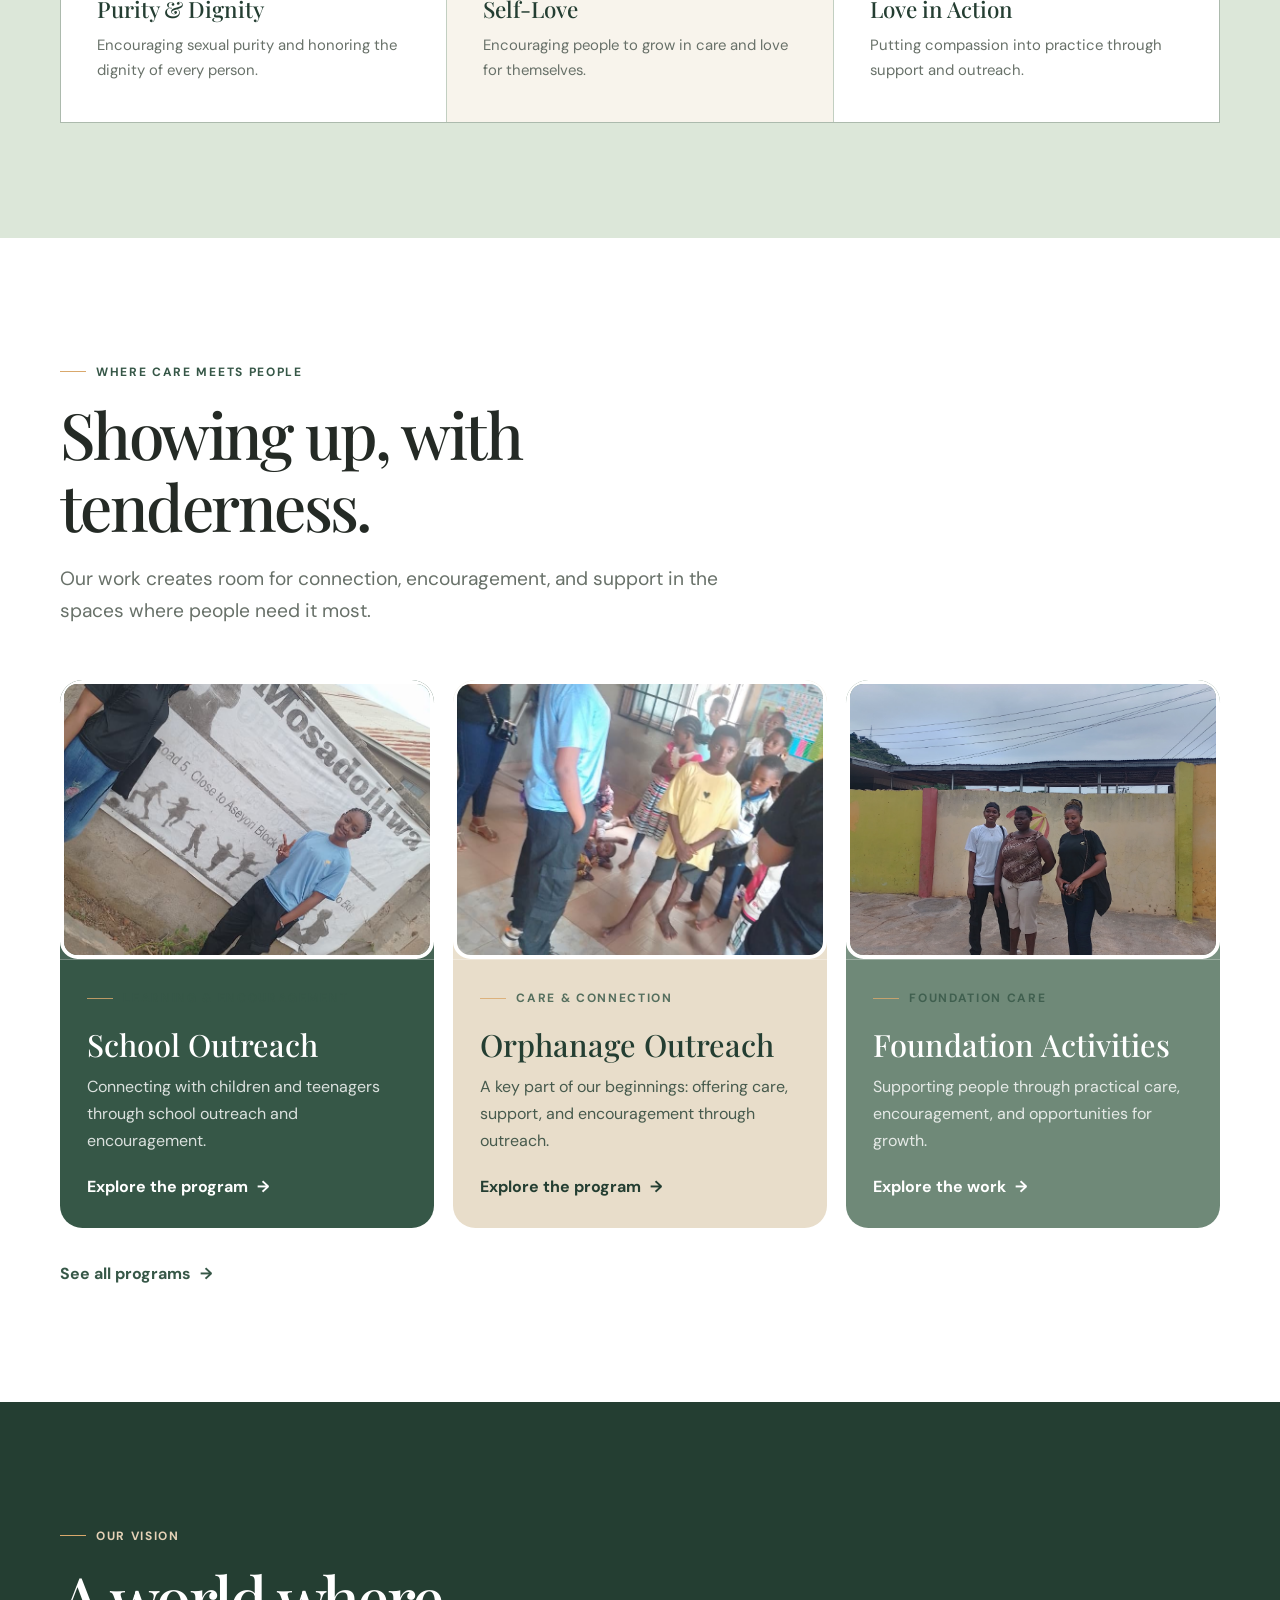
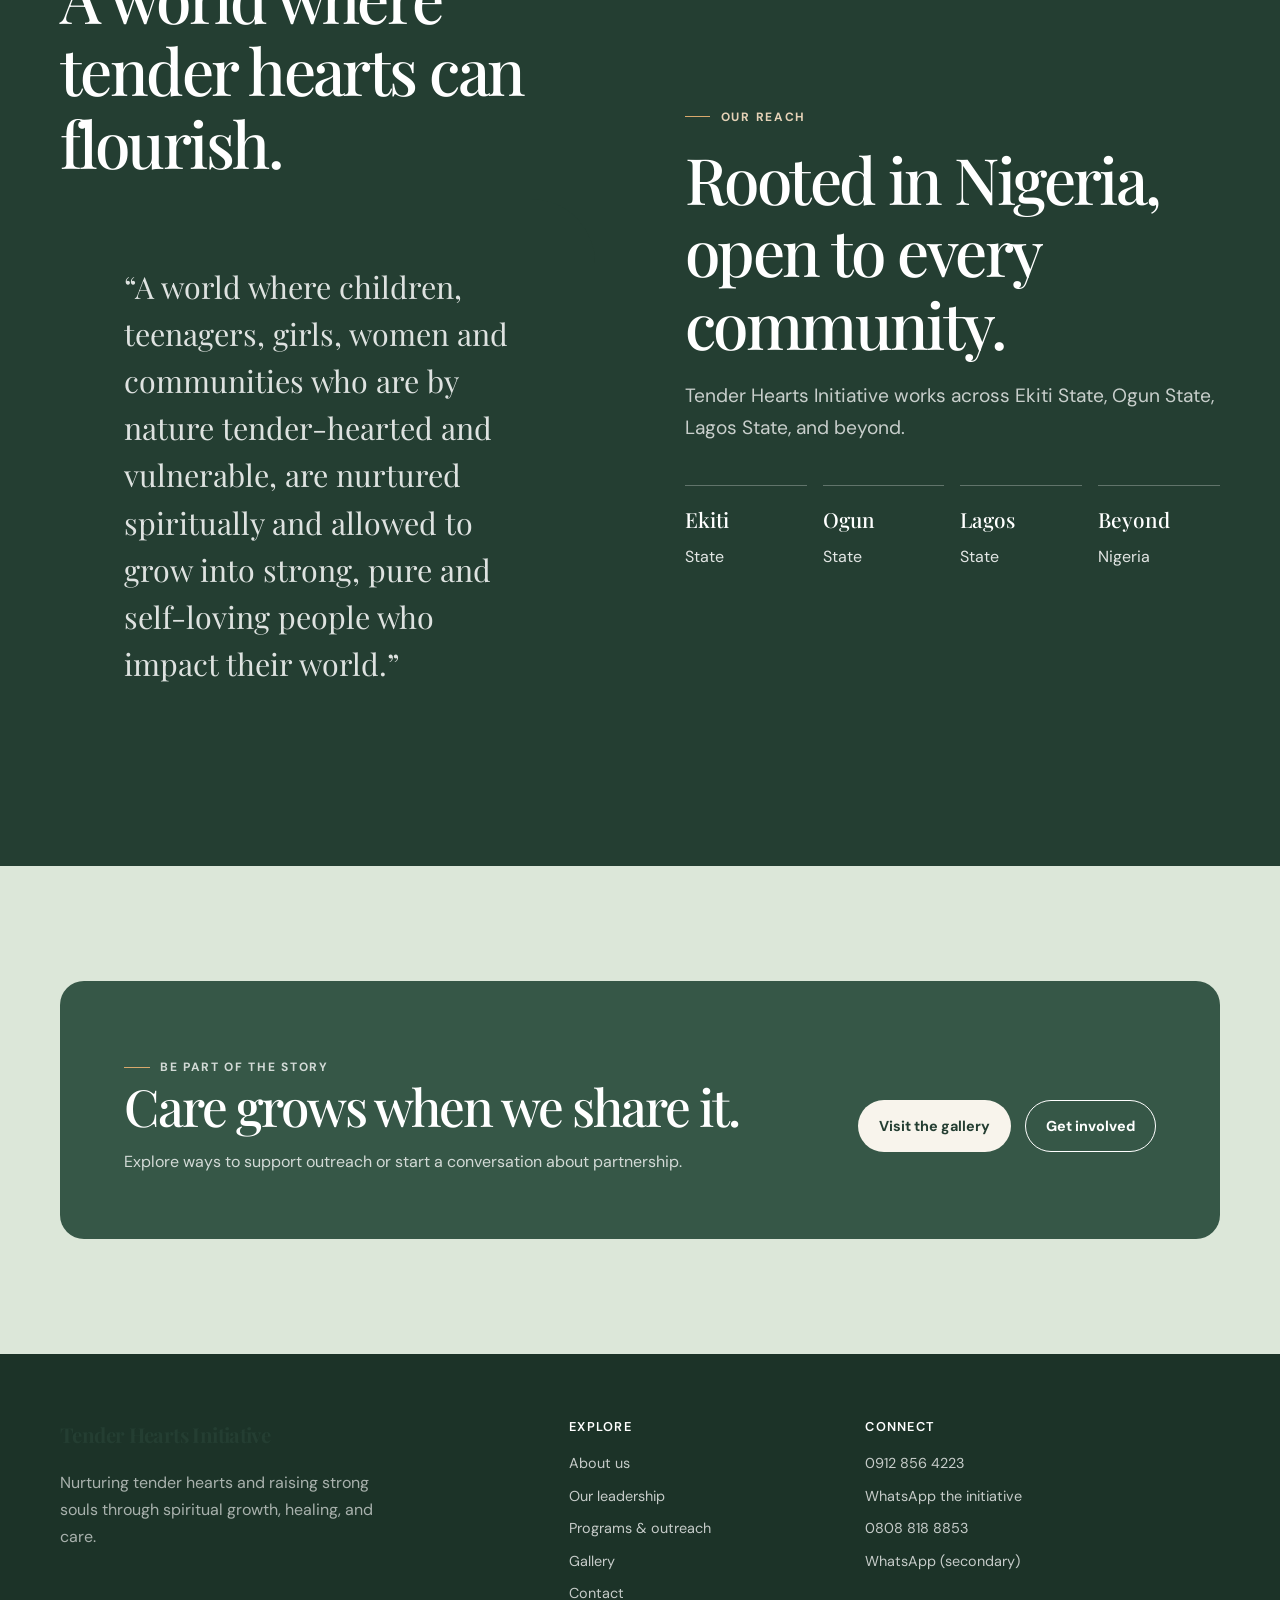
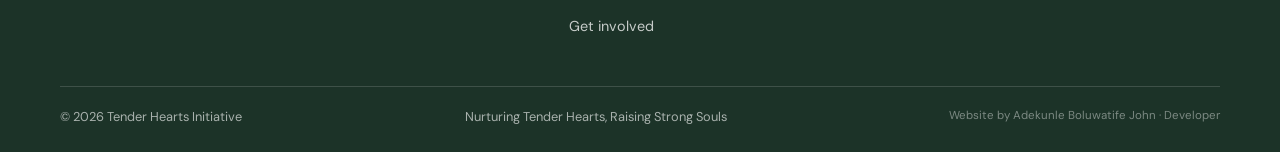
==== commit 0b0a177c: "Update branding and content corrections Co-authored-by: Copilot <223556219+Copilot@users.noreply.git" ====
--- a/index.html
+++ b/index.html
@@ -9,11 +9,11 @@
   <meta property="og:title" content="Tender Hearts Initiative">
   <meta property="og:description" content="Nurturing Tender Hearts, Raising Strong Souls.">
   <meta property="og:site_name" content="Tender Hearts Initiative">
-  <meta property="og:image" content="assets/images/brand/tender-hearts-logo.png">
+  <meta property="og:image" content="assets/images/brand/tender-hearts-logo.jpg">
   <meta name="twitter:card" content="summary">
-  <meta name="twitter:image" content="assets/images/brand/tender-hearts-logo.png">
+  <meta name="twitter:image" content="assets/images/brand/tender-hearts-logo.jpg">
   <meta name="theme-color" content="#f8f4ec">
-  <link rel="icon" type="image/png" href="assets/images/brand/favicon.png">
+  <link rel="icon" type="image/svg+xml" href="assets/images/brand/favicon.svg">
   <link rel="stylesheet" href="css/style.css">
   <script src="js/main.js" defer></script>
 </head>
@@ -21,7 +21,7 @@
   <a class="skip-link" href="#main">Skip to content</a>
   <header class="site-header">
     <div class="container nav-wrap">
-      <a class="brand" href="index.html" aria-label="Tender Hearts Initiative home"><img class="brand-logo" src="assets/images/brand/tender-hearts-logo.png" alt="Tender Hearts Initiative"></a>
+      <a class="brand" href="index.html" aria-label="Tender Hearts Initiative home"><span class="brand-wordmark">Tender Hearts Initiative</span></a>
       <button class="menu-toggle" type="button" aria-label="Open navigation menu" aria-expanded="false" aria-controls="primary-navigation"><span></span><span></span></button>
       <nav class="primary-nav" id="primary-navigation" aria-label="Main navigation">
         <a href="index.html" aria-current="page">Home</a><a href="about.html">About</a><a href="leadership.html">Leadership</a><a href="programs.html">Programs</a><a href="gallery.html">Gallery</a><a href="contact.html">Contact</a><a class="button button--primary" href="get-involved.html">Get involved</a>
@@ -71,11 +71,11 @@
 
     <section class="section section--white">
       <div class="container">
-        <div class="section-heading reveal"><p class="eyebrow">Where care meets community</p><h2>Showing up, with tenderness.</h2><p class="lede">Our outreach makes room for connection, encouragement, and support in different community settings.</p></div>
+        <div class="section-heading reveal"><p class="eyebrow">Where care meets people</p><h2>Showing up, with tenderness.</h2><p class="lede">Our work creates room for connection, encouragement, and support in the spaces where people need it most.</p></div>
         <div class="program-grid">
           <article class="program-card reveal"><div><div class="program-card-art"><img src="assets/images/gallery/outreach-team-01.jpg" alt="Tender Hearts Initiative team members during outreach" loading="lazy" width="765" height="1020"></div><p class="eyebrow">Learning &amp; encouragement</p><h3>School Outreach</h3><p>Connecting with children and teenagers through school outreach and encouragement.</p></div><a class="text-link" href="programs.html#school">Explore the program</a></article>
           <article class="program-card reveal reveal-delay-1"><div><div class="program-card-art"><img src="assets/images/gallery/children-visit-01.jpg" alt="A visit with children in an indoor community setting" loading="lazy" width="765" height="1020"></div><p class="eyebrow">Care &amp; connection</p><h3>Orphanage Outreach</h3><p>A key part of our beginnings: offering care, support, and encouragement through outreach.</p></div><a class="text-link" href="programs.html#orphanage">Explore the program</a></article>
-          <article class="program-card reveal reveal-delay-2"><div><div class="program-card-art"><img src="assets/images/gallery/community-visit-01.jpg" alt="Tender Hearts Initiative team members during a community visit" loading="lazy" width="1024" height="768"></div><p class="eyebrow">Together in community</p><h3>Community Outreach</h3><p>Bringing compassion and support to women, widows, and communities.</p></div><a class="text-link" href="programs.html#community">Explore the program</a></article>
+          <article class="program-card reveal reveal-delay-2"><div><div class="program-card-art"><img src="assets/images/gallery/community-visit-01.jpg" alt="Tender Hearts Initiative team members during a foundation visit" loading="lazy" width="1024" height="768"></div><p class="eyebrow">Foundation care</p><h3>Foundation Activities</h3><p>Supporting people through practical care, encouragement, and opportunities for growth.</p></div><a class="text-link" href="programs.html#foundation">Explore the work</a></article>
         </div>
         <p style="margin:2rem 0 0"><a class="text-link" href="programs.html">See all programs</a></p>
       </div>
@@ -96,7 +96,7 @@
   </main>
   <footer class="site-footer">
     <div class="container"><div class="footer-grid">
-      <div><a class="brand" href="index.html" aria-label="Tender Hearts Initiative home"><img class="brand-logo" src="assets/images/brand/tender-hearts-logo.png" alt="Tender Hearts Initiative"></a><p style="max-width:330px;margin-top:1rem">Nurturing tender hearts and raising strong souls through spiritual growth, healing, and care.</p></div>
+      <div><a class="brand" href="index.html" aria-label="Tender Hearts Initiative home"><span class="brand-wordmark">Tender Hearts Initiative</span></a><p style="max-width:330px;margin-top:1rem">Nurturing tender hearts and raising strong souls through spiritual growth, healing, and care.</p></div>
       <div><h2 class="footer-title">Explore</h2><div class="footer-links"><a href="about.html">About us</a><a href="leadership.html">Our leadership</a><a href="programs.html">Programs &amp; outreach</a><a href="gallery.html">Gallery</a><a href="contact.html">Contact</a><a href="get-involved.html">Get involved</a></div></div>
       <div><h2 class="footer-title">Connect</h2><div class="footer-links"><a href="tel:+2349128564223">0912 856 4223</a><a href="https://wa.me/2349128564223">WhatsApp the initiative</a><a href="tel:+2348088188853">0808 818 8853</a><a href="https://wa.me/2348088188853">WhatsApp (secondary)</a></div></div>
     </div><div class="footer-bottom"><p>© <span data-year></span> Tender Hearts Initiative</p><p>Nurturing Tender Hearts, Raising Strong Souls</p><p class="developer-credit">Website by <a href="https://adekunle-dev.onrender.com/" target="_blank" rel="noopener noreferrer">Adekunle Boluwatife John · Developer</a></p></div></div>
--- a/css/style.css
+++ b/css/style.css
@@ -66,8 +66,10 @@
 .site-header { position: sticky; z-index: 50; top: 0; border-bottom: 1px solid transparent; background: rgba(248,244,236,.94); backdrop-filter: blur(16px); transition: box-shadow .25s ease, border-color .25s ease; }
 .site-header.is-scrolled { border-color: var(--line); box-shadow: 0 8px 24px rgba(36,62,50,.06); }
 .nav-wrap { display: flex; min-height: 5.4rem; align-items: center; justify-content: space-between; gap: 1rem; }
+.brand { display: inline-flex; flex: 0 0 auto; align-items: center; text-decoration: none; }
 .brand { display: inline-flex; flex: 0 0 auto; align-items: center; color: var(--deep-green); text-decoration: none; }
 .brand-logo { display: block; width: clamp(145px, 17vw, 210px); height: auto; max-height: 62px; object-fit: contain; background: var(--white); }
+.brand-wordmark { display: inline-flex; align-items: center; font-family: var(--serif); font-size: clamp(1.05rem, 1.6vw, 1.7rem); letter-spacing: -.03em; font-weight: 700; color: var(--deep-green); text-transform: none; }
 .primary-nav { display: flex; align-items: center; gap: clamp(.9rem, 2vw, 1.7rem); }
 .primary-nav a { color: #4e5951; font-size: .83rem; font-weight: 600; text-decoration: none; transition: color .2s ease; }
 .primary-nav a:hover, .primary-nav a[aria-current="page"] { color: var(--green); }
